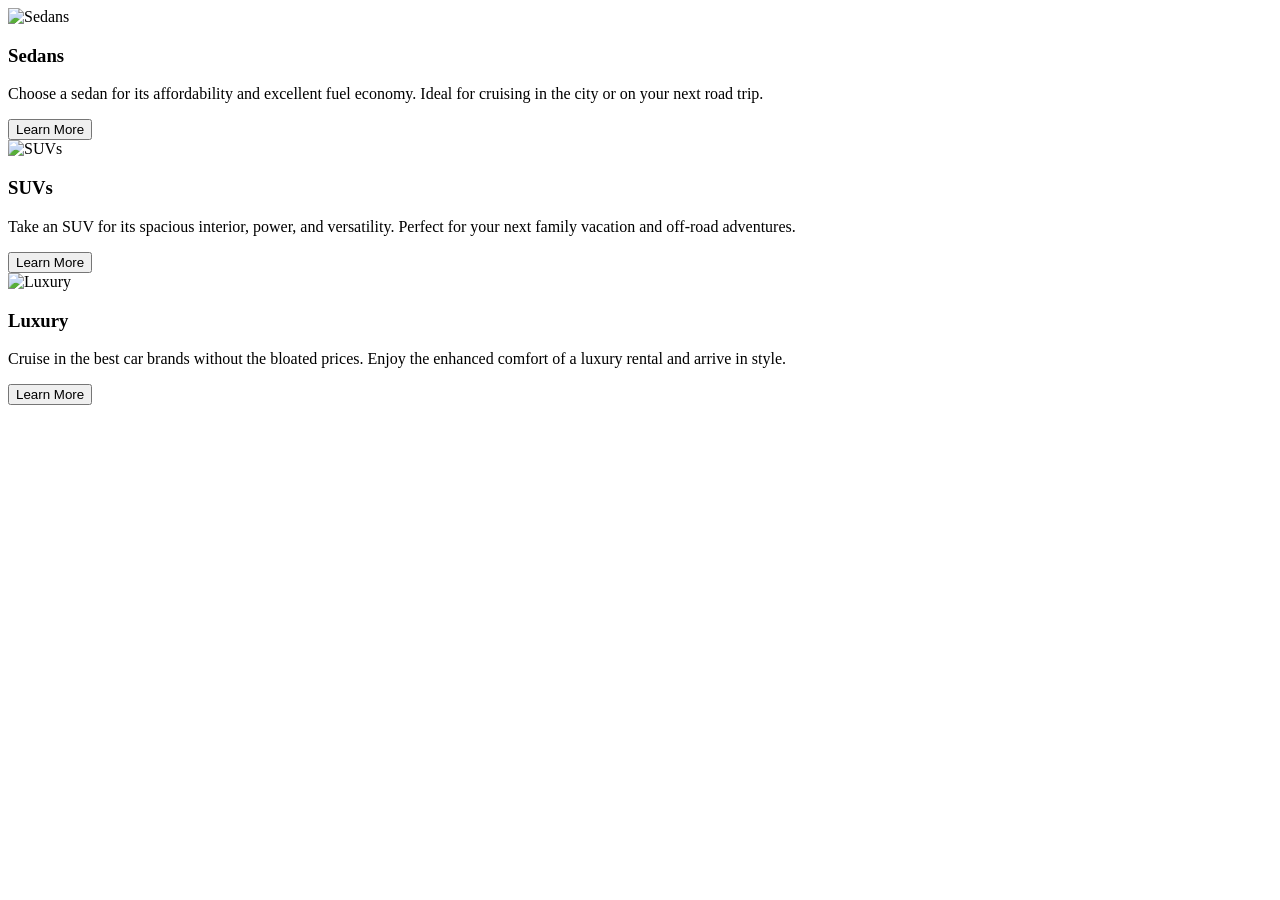
==== Preview-Card/3-column-preview-card-component-main/index.html @ 96147fd4 "Folder Creation Created a folder." ====
<!DOCTYPE html>
<html lang="en">
<head>
  <meta charset="UTF-8">
  <meta name="viewport" content="width=device-width, initial-scale=1.0"> <!-- displays site properly based on user's device -->

  <!-- Vanilla CSS -->
  <link rel="stylesheet" href="/3-column-preview-card-component-main/style.css">

  <link rel="icon" type="image/png" sizes="32x32" href="./images/favicon-32x32.png">
 
  <title>Frontend Mentor | 3-column preview card component</title>
</head>

<body>
  <div class="container">
    <!-- Card 1 -->
    <div class="card card-1">
      <img src="/3-column-preview-card-component-main/images/icon-sedans.svg" alt="Sedans" class="icon">
      <h3 class="heading">
        Sedans
      </h3>
      <p class="paragraph">
        Choose a sedan for its affordability and excellent fuel economy. Ideal for cruising in the city or on your next road trip.
      </p>
      <button class="btn btn-1">Learn More</button>
    </div>

    <!-- Card 2 -->
    <div class="card card-2">
      <img src="/3-column-preview-card-component-main/images/icon-suvs.svg" alt="SUVs" class="icon">
      <h3 class="heading">
        SUVs
      </h3>
      <p class="paragraph">
        Take an SUV for its spacious interior, power, and versatility. Perfect for your next family vacation and off-road adventures.
      </p>
      <button class="btn btn-2">Learn More</button>
    </div>

    <!-- Card 3 -->
    <div class="card card-3">
      <img src="/3-column-preview-card-component-main/images/icon-luxury.svg" alt="Luxury" class="icon">
      <h3 class="heading">
        Luxury
      </h3>
      <p class="paragraph">
        Cruise in the best car brands without the bloated prices. Enjoy the enhanced comfort of a luxury rental and arrive in style.
      </p>
      <button class="btn btn-3">Learn More</button>
    </div>
  </div>
  
  <!-- Footer -->
  <!-- <div class="attribution">
    Challenge by <a href="https://www.frontendmentor.io?ref=challenge" target="_blank">Frontend Mentor</a>. 
    Coded by <a href="#">Your Name Here</a>.
  </div> -->
</body>
</html>
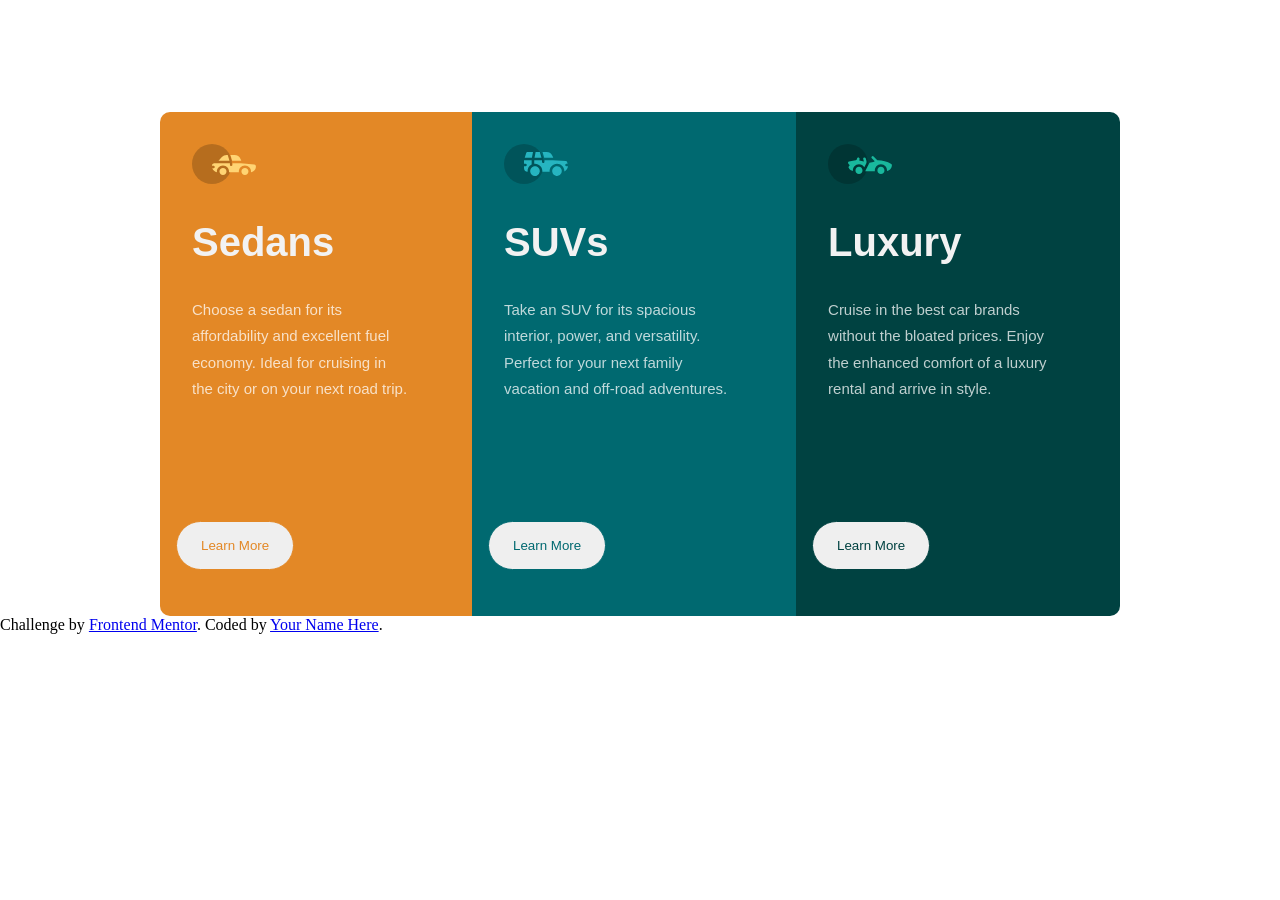
==== commit df6efc7e: "Path Changes There was a wrong path to the folders. So, fixed it." ====
--- a/Preview-Card/3-column-preview-card-component-main/index.html
+++ b/Preview-Card/3-column-preview-card-component-main/index.html
@@ -5,7 +5,7 @@
   <meta name="viewport" content="width=device-width, initial-scale=1.0"> <!-- displays site properly based on user's device -->
 
   <!-- Vanilla CSS -->
-  <link rel="stylesheet" href="/3-column-preview-card-component-main/style.css">
+  <link rel="stylesheet" href="/Preview-Card/3-column-preview-card-component-main/style.css">
 
   <link rel="icon" type="image/png" sizes="32x32" href="./images/favicon-32x32.png">
  
@@ -16,7 +16,7 @@
   <div class="container">
     <!-- Card 1 -->
     <div class="card card-1">
-      <img src="/3-column-preview-card-component-main/images/icon-sedans.svg" alt="Sedans" class="icon">
+      <img src="/Preview-Card/3-column-preview-card-component-main/images/icon-sedans.svg" alt="Sedans" class="icon">
       <h3 class="heading">
         Sedans
       </h3>
@@ -28,7 +28,7 @@
 
     <!-- Card 2 -->
     <div class="card card-2">
-      <img src="/3-column-preview-card-component-main/images/icon-suvs.svg" alt="SUVs" class="icon">
+      <img src="/Preview-Card/3-column-preview-card-component-main/images/icon-suvs.svg" alt="SUVs" class="icon">
       <h3 class="heading">
         SUVs
       </h3>
@@ -40,7 +40,7 @@
 
     <!-- Card 3 -->
     <div class="card card-3">
-      <img src="/3-column-preview-card-component-main/images/icon-luxury.svg" alt="Luxury" class="icon">
+      <img src="/Preview-Card/3-column-preview-card-component-main/images/icon-luxury.svg" alt="Luxury" class="icon">
       <h3 class="heading">
         Luxury
       </h3>
@@ -52,9 +52,9 @@
   </div>
   
   <!-- Footer -->
-  <!-- <div class="attribution">
+  <div class="attribution">
     Challenge by <a href="https://www.frontendmentor.io?ref=challenge" target="_blank">Frontend Mentor</a>. 
     Coded by <a href="#">Your Name Here</a>.
-  </div> -->
+  </div>
 </body>
 </html>
--- a/Preview-Card/3-column-preview-card-component-main/style.css
+++ b/Preview-Card/3-column-preview-card-component-main/style.css
@@ -0,0 +1,128 @@
+@import url('https://fonts.googleapis.com/css2?family=Big+Shoulders+Display:wght@700&family=Lexend+Deca&display=swap');
+
+:root{
+    --bright-orange: hsl(31, 77%, 52%);
+    --dark-cyan: hsl(184, 100%, 22%);
+    --very-dark-cyan: hsl(179, 100%, 13%);
+    --transparent-white: hsla(0, 0%, 100%, 0.75);
+    --very-light-gray: hsl(0, 0%, 95%);
+}
+
+*{
+    margin: 0;
+    padding: 0;
+    box-sizing: border-box;
+}
+
+.container{
+    margin: 3rem;
+}
+
+.icon{
+    margin: 2rem;
+}
+
+.heading{
+    color: var(--very-light-gray);
+    font-family: 'Big Shoulders Display', sans-serif;
+    margin-left: 2rem;
+    margin-bottom: 1rem;
+    font-size: 1.6rem;
+}
+
+.paragraph{
+    color: var(--transparent-white);
+    font-family: 'Lexend Deca', sans-serif;
+    font-size: 15px;
+    padding-top: 1rem;
+    padding-left: 2rem;
+    padding-right: 3.5rem;
+}
+
+.card-1{
+    background-color: var(--bright-orange);
+}
+
+.card-2{
+    background-color: var(--dark-cyan);
+}
+
+.card-3{
+    background-color: var(--very-dark-cyan);
+}
+
+.btn{
+    font-family: 'Lexend Deca', sans-serif;
+    padding: 1rem 1.5rem;
+    cursor: pointer;
+    margin: 2rem;
+    border: 1px solid;
+    border-radius: 25px;
+}
+
+button:hover{
+    border: 1px solid;
+    border-color: white;
+    background-color: transparent;
+    color: var(--very-light-gray);
+}
+
+.btn-1{
+    color: var(--bright-orange);
+}
+
+.btn-2{
+    color: var(--dark-cyan);
+}
+
+.btn-3{
+    color: var(--very-dark-cyan);
+}
+
+@media (min-width: 750px){
+    .container{
+        display: flex;
+        justify-content: center;
+        align-items: center;
+        margin: 5rem 5rem 5rem 5rem;
+    }
+    .paragraph{
+        min-height: 276px;
+        line-height: 1.75;
+    }
+    .card{
+        min-height: 535px;
+    }
+    .card-1{
+        border-top-left-radius: 10px;
+        border-bottom-left-radius: 10px;
+    }
+    .card-3{
+        border-top-right-radius: 10px;
+        border-bottom-right-radius: 10px;
+    }
+    .btn{
+        margin: 1.7rem;
+    }
+}
+
+@media (min-width: 1000px){
+    .container{
+        min-width: 470px;
+        margin: 7rem 10rem 0 10rem;
+    }
+    .heading{
+        font-size: 2.5rem;
+    }
+    .paragraph{
+        min-height: 224px;
+        line-height: 1.75;
+        padding-right: 4rem;
+    }
+    .card{
+        min-height: 504px;
+    }
+    .btn{
+        margin: 1rem;
+    }
+}
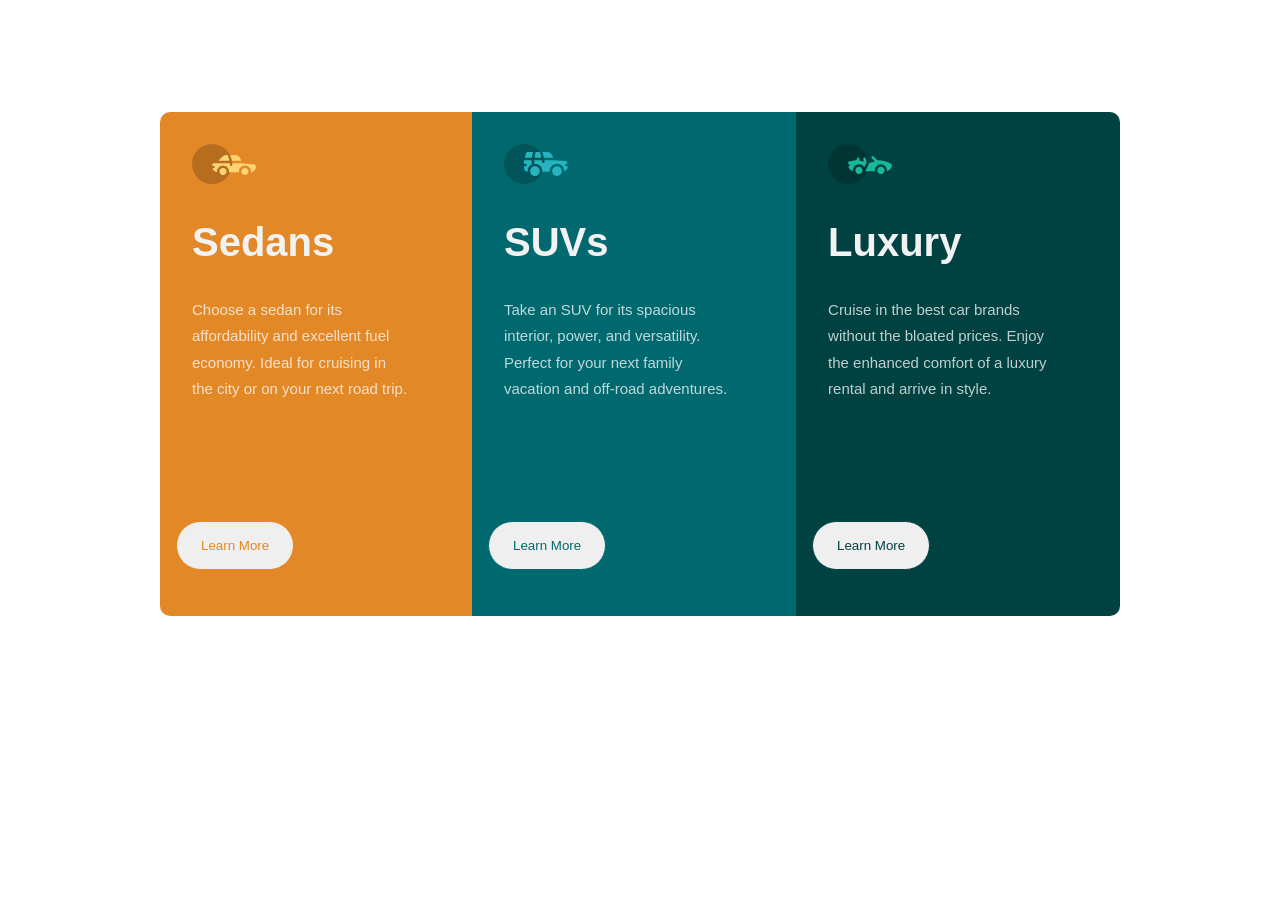
==== commit a81f553b: "Update index.html" ====
--- a/Preview-Card/3-column-preview-card-component-main/index.html
+++ b/Preview-Card/3-column-preview-card-component-main/index.html
@@ -52,9 +52,9 @@
   </div>
   
   <!-- Footer -->
-  <div class="attribution">
+  <!-- <div class="attribution">
     Challenge by <a href="https://www.frontendmentor.io?ref=challenge" target="_blank">Frontend Mentor</a>. 
     Coded by <a href="#">Your Name Here</a>.
-  </div>
+  </div> -->
 </body>
 </html>
